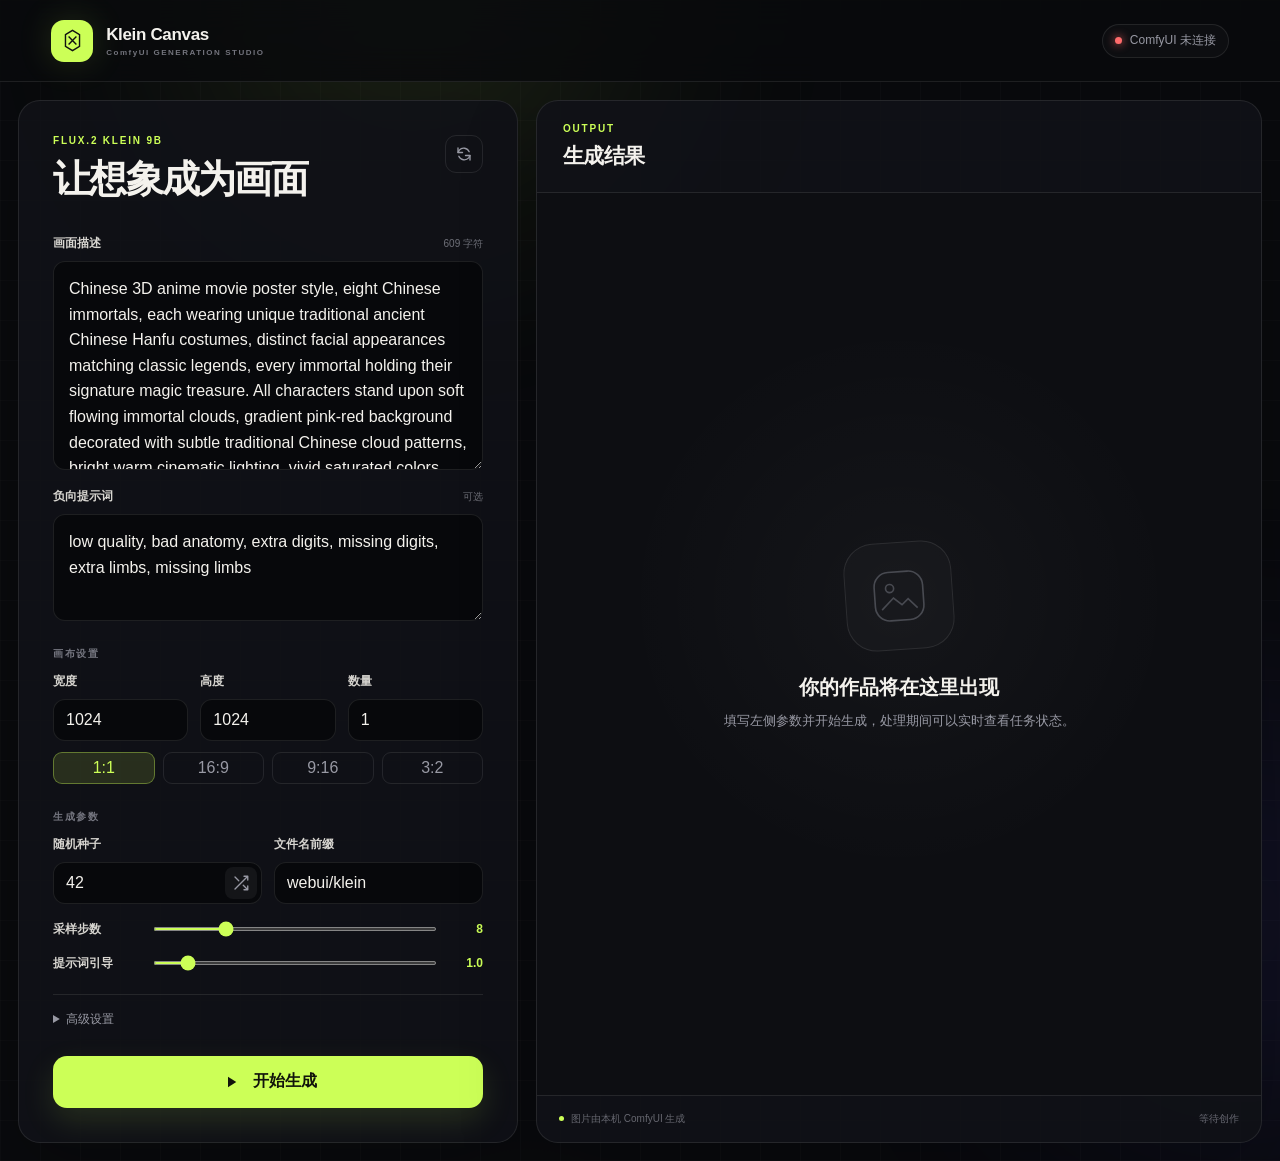
==== webUI/index.html @ 28695bcf "fix https" ====
<!doctype html>
<html lang="zh-CN">
  <head>
    <meta charset="UTF-8">
    <meta name="viewport" content="width=device-width, initial-scale=1.0">
    <meta name="color-scheme" content="dark">
    <title>Klein Canvas · ComfyUI</title>
    <link rel="icon" href="data:image/svg+xml,%3Csvg xmlns='http://www.w3.org/2000/svg' viewBox='0 0 32 32'%3E%3Crect width='32' height='32' rx='9' fill='%23ccff57'/%3E%3Cpath d='M8 9l8-5 8 5v14l-8 5-8-5V9zm4 3 8 8m0-8-8 8' fill='none' stroke='%2311140b' stroke-width='2'/%3E%3C/svg%3E">
    <link rel="stylesheet" href="./styles.css">
  </head>
  <body>
    <div class="ambient ambient-one"></div>
    <div class="ambient ambient-two"></div>

    <header class="topbar">
      <a class="brand" href="#" aria-label="Klein Canvas 首页">
        <span class="brand-mark">
          <svg viewBox="0 0 32 32" aria-hidden="true">
            <path d="M7 8.5 16 3l9 5.5v15L16 29l-9-5.5v-15Z"></path>
            <path d="m11 11 10 10M21 11 11 21"></path>
          </svg>
        </span>
        <span>
          <strong>Klein Canvas</strong>
          <small>ComfyUI GENERATION STUDIO</small>
        </span>
      </a>
      <div class="server-state" id="serverState">
        <span class="state-dot"></span>
        <span id="serverStateText">正在检测服务</span>
      </div>
    </header>

    <main class="workspace">
      <section class="control-panel">
        <div class="panel-heading">
          <div>
            <p class="eyebrow">FLUX.2 KLEIN 9B</p>
            <h1>让想象成为画面</h1>
          </div>
          <button class="icon-button" id="resetButton" type="button" title="恢复默认参数">
            <svg viewBox="0 0 24 24" aria-hidden="true">
              <path d="M4 4v6h6M20 20v-6h-6"></path>
              <path d="M5.1 15a8 8 0 0 0 13.2 2.2L20 14M4 10l1.7-3.2A8 8 0 0 1 18.9 9"></path>
            </svg>
          </button>
        </div>

        <form id="generationForm">
          <label class="field">
            <span class="field-label">
              <span>画面描述</span>
              <span class="field-hint" id="promptCount">0 字符</span>
            </span>
            <textarea id="positivePrompt" rows="7" required></textarea>
          </label>

          <label class="field">
            <span class="field-label">
              <span>负向提示词</span>
              <span class="field-hint">可选</span>
            </span>
            <textarea id="negativePrompt" rows="3"></textarea>
          </label>

          <div class="section-label">画布设置</div>
          <div class="field-grid three">
            <label class="field compact">
              <span class="field-label">宽度</span>
              <input id="width" type="number" min="256" max="2048" step="64" required>
            </label>
            <label class="field compact">
              <span class="field-label">高度</span>
              <input id="height" type="number" min="256" max="2048" step="64" required>
            </label>
            <label class="field compact">
              <span class="field-label">数量</span>
              <input id="batchSize" type="number" min="1" max="4" step="1" required>
            </label>
          </div>

          <div class="aspect-buttons" aria-label="常用尺寸">
            <button type="button" data-size="1024x1024" class="active">1:1</button>
            <button type="button" data-size="1344x768">16:9</button>
            <button type="button" data-size="768x1344">9:16</button>
            <button type="button" data-size="1216x832">3:2</button>
          </div>

          <div class="section-label">生成参数</div>
          <div class="field-grid two">
            <label class="field compact seed-field">
              <span class="field-label">随机种子</span>
              <span class="input-action">
                <input id="seed" type="number" min="0" max="9007199254740991" required>
                <button id="randomSeedButton" type="button" title="生成随机种子">
                  <svg viewBox="0 0 24 24" aria-hidden="true">
                    <path d="M16 3h5v5M4 20 21 3M21 16v5h-5M15 15l6 6M4 4l5 5"></path>
                  </svg>
                </button>
              </span>
            </label>
            <label class="field compact">
              <span class="field-label">文件名前缀</span>
              <input id="filenamePrefix" type="text" required>
            </label>
          </div>

          <div class="slider-row">
            <label for="steps">采样步数</label>
            <input id="steps" type="range" min="1" max="30" step="1">
            <output id="stepsValue" for="steps"></output>
          </div>
          <div class="slider-row">
            <label for="cfg">提示词引导</label>
            <input id="cfg" type="range" min="0" max="10" step="0.1">
            <output id="cfgValue" for="cfg"></output>
          </div>

          <details class="advanced">
            <summary>高级设置</summary>
            <div class="field-grid two advanced-fields">
              <label class="field compact">
                <span class="field-label">降噪强度</span>
                <input id="denoise" type="number" min="0" max="1" step="0.01">
              </label>
              <label class="field compact">
                <span class="field-label">模型偏移</span>
                <input id="shift" type="number" min="0" max="20" step="0.1">
              </label>
              <label class="field compact">
                <span class="field-label">采样器</span>
                <input id="samplerName" type="text">
              </label>
              <label class="field compact">
                <span class="field-label">调度器</span>
                <input id="scheduler" type="text">
              </label>
            </div>
          </details>

          <div class="form-actions">
            <button class="run-button" id="runButton" type="submit">
              <span class="run-icon">
                <svg viewBox="0 0 24 24" aria-hidden="true">
                  <path d="m8 5 11 7-11 7V5Z"></path>
                </svg>
              </span>
              <span id="runButtonText">开始生成</span>
            </button>
            <button class="cancel-button" id="cancelButton" type="button" hidden>取消任务</button>
          </div>
        </form>
      </section>

      <section class="result-panel">
        <div class="result-toolbar">
          <div>
            <p class="eyebrow">OUTPUT</p>
            <h2>生成结果</h2>
          </div>
          <div class="job-id" id="jobId" hidden>
            <span>任务</span>
            <code id="jobIdValue"></code>
          </div>
        </div>

        <div class="result-stage" id="resultStage">
          <div class="empty-state" id="emptyState">
            <div class="empty-visual">
              <svg viewBox="0 0 84 84" aria-hidden="true">
                <rect x="12" y="12" width="60" height="60" rx="18"></rect>
                <circle cx="31" cy="32" r="5"></circle>
                <path d="m20 58 15-14 10 9 8-7 11 12"></path>
              </svg>
            </div>
            <h3>你的作品将在这里出现</h3>
            <p>填写左侧参数并开始生成，处理期间可以实时查看任务状态。</p>
          </div>

          <div class="progress-state" id="progressState" hidden>
            <div class="orbital-loader">
              <span></span>
              <span></span>
              <span></span>
            </div>
            <p class="progress-label" id="progressLabel">正在提交任务</p>
            <h3 id="progressTitle">连接 ComfyUI</h3>
            <p id="progressDetail">模型首次加载可能需要一些时间</p>
            <div class="progress-meta">
              <span id="elapsedTime">00:00</span>
              <span class="meta-divider"></span>
              <span id="queueState">准备中</span>
            </div>
          </div>

          <div class="error-state" id="errorState" hidden>
            <div class="error-icon">!</div>
            <h3>生成遇到问题</h3>
            <p id="errorMessage"></p>
            <button type="button" id="retryButton">重新尝试</button>
          </div>

          <div class="image-grid" id="imageGrid" hidden></div>
        </div>

        <div class="result-footer">
          <span><i></i> 图片由本机 ComfyUI 生成</span>
          <span id="resultSummary">等待创作</span>
        </div>
      </section>
    </main>

    <div class="toast" id="toast" role="status" aria-live="polite"></div>
    <script src="./app.js" type="module"></script>
  </body>
</html>
---- webUI/styles.css ----
:root {
  color-scheme: dark;
  --bg: #090a0d;
  --panel: rgba(17, 18, 23, 0.92);
  --panel-soft: rgba(24, 25, 31, 0.76);
  --line: rgba(255, 255, 255, 0.09);
  --line-strong: rgba(255, 255, 255, 0.15);
  --text: #f4f2ed;
  --muted: #9899a4;
  --accent: #ccff57;
  --accent-soft: rgba(204, 255, 87, 0.13);
  --danger: #ff6b6b;
  --radius: 18px;
  font-family: Inter, "SF Pro Display", "PingFang SC", "Microsoft YaHei", sans-serif;
}

* {
  box-sizing: border-box;
}

html {
  min-width: 320px;
  background: var(--bg);
}

body {
  min-height: 100vh;
  margin: 0;
  color: var(--text);
  background:
    linear-gradient(rgba(255, 255, 255, 0.015) 1px, transparent 1px),
    linear-gradient(90deg, rgba(255, 255, 255, 0.015) 1px, transparent 1px),
    var(--bg);
  background-size: 40px 40px;
}

button,
input,
textarea {
  font: inherit;
}

button {
  color: inherit;
}

.ambient {
  position: fixed;
  width: 440px;
  height: 440px;
  border-radius: 50%;
  filter: blur(130px);
  opacity: 0.1;
  pointer-events: none;
}

.ambient-one {
  top: -230px;
  left: 15%;
  background: var(--accent);
}

.ambient-two {
  right: -180px;
  bottom: -240px;
  background: #6257ff;
}

.topbar {
  position: relative;
  z-index: 2;
  height: 82px;
  display: flex;
  align-items: center;
  justify-content: space-between;
  padding: 0 clamp(20px, 4vw, 64px);
  border-bottom: 1px solid var(--line);
  background: rgba(9, 10, 13, 0.82);
  backdrop-filter: blur(18px);
}

.brand {
  display: flex;
  align-items: center;
  gap: 13px;
  color: var(--text);
  text-decoration: none;
}

.brand-mark {
  width: 42px;
  height: 42px;
  display: grid;
  place-items: center;
  color: #111;
  border-radius: 13px;
  background: var(--accent);
  box-shadow: 0 0 35px rgba(204, 255, 87, 0.15);
}

.brand-mark svg {
  width: 25px;
  fill: none;
  stroke: currentColor;
  stroke-width: 1.8;
}

.brand strong,
.brand small {
  display: block;
}

.brand strong {
  font-size: 17px;
  letter-spacing: -0.02em;
}

.brand small {
  margin-top: 3px;
  color: #73747d;
  font-size: 8px;
  font-weight: 700;
  letter-spacing: 0.19em;
}

.server-state {
  display: flex;
  align-items: center;
  gap: 8px;
  min-height: 34px;
  padding: 0 12px;
  color: var(--muted);
  font-size: 12px;
  border: 1px solid var(--line);
  border-radius: 999px;
  background: rgba(255, 255, 255, 0.025);
}

.state-dot {
  width: 7px;
  height: 7px;
  border-radius: 50%;
  background: #f4b83f;
  box-shadow: 0 0 10px currentColor;
}

.server-state.online .state-dot {
  color: var(--accent);
  background: currentColor;
}

.server-state.offline .state-dot {
  color: var(--danger);
  background: currentColor;
}

.workspace {
  position: relative;
  z-index: 1;
  display: grid;
  grid-template-columns: minmax(380px, 500px) minmax(500px, 1fr);
  gap: 18px;
  max-width: 1600px;
  min-height: calc(100vh - 82px);
  margin: 0 auto;
  padding: 18px;
}

.control-panel,
.result-panel {
  border: 1px solid var(--line);
  border-radius: 22px;
  background: var(--panel);
  box-shadow: 0 24px 80px rgba(0, 0, 0, 0.2);
}

.control-panel {
  align-self: start;
  padding: clamp(22px, 3vw, 34px);
}

.panel-heading,
.result-toolbar {
  display: flex;
  align-items: flex-start;
  justify-content: space-between;
}

.eyebrow {
  margin: 0 0 8px;
  color: var(--accent);
  font-size: 10px;
  font-weight: 750;
  letter-spacing: 0.18em;
}

h1,
h2,
h3,
p {
  margin-top: 0;
}

h1 {
  margin-bottom: 30px;
  font-size: clamp(27px, 3vw, 38px);
  letter-spacing: -0.045em;
}

h2 {
  margin-bottom: 0;
  font-size: 21px;
  letter-spacing: -0.025em;
}

.icon-button {
  width: 38px;
  height: 38px;
  display: grid;
  place-items: center;
  padding: 0;
  color: var(--muted);
  border: 1px solid var(--line);
  border-radius: 11px;
  background: transparent;
  cursor: pointer;
  transition: 160ms ease;
}

.icon-button:hover {
  color: var(--text);
  border-color: var(--line-strong);
  transform: rotate(-20deg);
}

.icon-button svg,
.input-action button svg,
.run-icon svg {
  width: 18px;
  fill: none;
  stroke: currentColor;
  stroke-linecap: round;
  stroke-linejoin: round;
  stroke-width: 1.8;
}

.field {
  display: block;
  margin-bottom: 18px;
}

.field-label {
  display: flex;
  align-items: center;
  justify-content: space-between;
  margin-bottom: 9px;
  color: #d7d5d0;
  font-size: 12px;
  font-weight: 650;
}

.field-hint {
  color: #6f7079;
  font-size: 10px;
  font-weight: 500;
}

textarea,
input {
  width: 100%;
  color: var(--text);
  outline: none;
  border: 1px solid var(--line);
  border-radius: 12px;
  background: rgba(5, 6, 8, 0.7);
  transition: border-color 160ms ease, box-shadow 160ms ease;
}

textarea {
  display: block;
  padding: 14px 15px;
  line-height: 1.6;
  resize: vertical;
}

input {
  height: 42px;
  padding: 0 12px;
}

textarea:focus,
input:focus {
  border-color: rgba(204, 255, 87, 0.5);
  box-shadow: 0 0 0 3px rgba(204, 255, 87, 0.07);
}

.section-label {
  margin: 26px 0 12px;
  color: #757680;
  font-size: 10px;
  font-weight: 750;
  letter-spacing: 0.15em;
  text-transform: uppercase;
}

.field-grid {
  display: grid;
  gap: 12px;
}

.field-grid.three {
  grid-template-columns: repeat(3, 1fr);
}

.field-grid.two {
  grid-template-columns: repeat(2, 1fr);
}

.field.compact {
  margin-bottom: 0;
}

.aspect-buttons {
  display: grid;
  grid-template-columns: repeat(4, 1fr);
  gap: 8px;
  margin-top: 11px;
}

.aspect-buttons button {
  height: 32px;
  color: var(--muted);
  border: 1px solid var(--line);
  border-radius: 9px;
  background: transparent;
  cursor: pointer;
}

.aspect-buttons button:hover,
.aspect-buttons button.active {
  color: var(--accent);
  border-color: rgba(204, 255, 87, 0.36);
  background: var(--accent-soft);
}

.input-action {
  position: relative;
  display: block;
}

.input-action input {
  padding-right: 42px;
}

.input-action button {
  position: absolute;
  top: 5px;
  right: 5px;
  width: 32px;
  height: 32px;
  display: grid;
  place-items: center;
  padding: 0;
  color: var(--muted);
  border: 0;
  border-radius: 8px;
  background: rgba(255, 255, 255, 0.055);
  cursor: pointer;
}

.input-action button:hover {
  color: var(--accent);
}

.slider-row {
  display: grid;
  grid-template-columns: 88px 1fr 38px;
  align-items: center;
  gap: 10px;
  margin-top: 17px;
  color: #d7d5d0;
  font-size: 12px;
  font-weight: 650;
}

input[type="range"] {
  height: 4px;
  padding: 0;
  border: 0;
  border-radius: 99px;
  accent-color: var(--accent);
  background: #313239;
}

.slider-row output {
  color: var(--accent);
  text-align: right;
}

.advanced {
  margin-top: 22px;
  padding-top: 16px;
  border-top: 1px solid var(--line);
}

.advanced summary {
  color: var(--muted);
  font-size: 12px;
  cursor: pointer;
}

.advanced-fields {
  margin-top: 16px;
}

.form-actions {
  display: flex;
  gap: 10px;
  margin-top: 28px;
}

.run-button,
.cancel-button {
  height: 52px;
  border-radius: 14px;
  cursor: pointer;
}

.run-button {
  flex: 1;
  display: flex;
  align-items: center;
  justify-content: center;
  gap: 10px;
  color: #11140b;
  font-weight: 750;
  border: 0;
  background: var(--accent);
  box-shadow: 0 12px 32px rgba(204, 255, 87, 0.13);
  transition: 160ms ease;
}

.run-button:hover:not(:disabled) {
  transform: translateY(-1px);
  box-shadow: 0 15px 36px rgba(204, 255, 87, 0.2);
}

.run-button:disabled {
  color: #676b5b;
  background: #292c24;
  cursor: wait;
}

.run-icon {
  width: 24px;
  height: 24px;
  display: grid;
  place-items: center;
}

.run-icon svg {
  fill: currentColor;
  stroke: none;
}

.cancel-button {
  padding: 0 18px;
  color: #ff9e9e;
  border: 1px solid rgba(255, 107, 107, 0.22);
  background: rgba(255, 107, 107, 0.08);
}

.result-panel {
  min-height: 700px;
  display: flex;
  flex-direction: column;
  overflow: hidden;
}

.result-toolbar {
  min-height: 92px;
  align-items: center;
  padding: 20px 26px;
  border-bottom: 1px solid var(--line);
}

.job-id {
  max-width: 260px;
  color: #70717a;
  font-size: 10px;
  text-align: right;
}

.job-id code {
  display: block;
  margin-top: 4px;
  overflow: hidden;
  color: #a4a5ad;
  text-overflow: ellipsis;
  white-space: nowrap;
}

.result-stage {
  position: relative;
  flex: 1;
  min-height: 580px;
  display: grid;
  place-items: center;
  padding: clamp(20px, 4vw, 44px);
  background:
    radial-gradient(circle at 50% 45%, rgba(255, 255, 255, 0.03), transparent 45%),
    #0d0e12;
}

.empty-state,
.progress-state,
.error-state {
  max-width: 420px;
  text-align: center;
}

.empty-visual {
  width: 108px;
  height: 108px;
  display: grid;
  place-items: center;
  margin: 0 auto 24px;
  color: #484a51;
  border: 1px solid var(--line);
  border-radius: 30px;
  background: rgba(255, 255, 255, 0.02);
  transform: rotate(-4deg);
}

.empty-visual svg {
  width: 68px;
  fill: none;
  stroke: currentColor;
  stroke-width: 2;
}

.empty-state h3,
.progress-state h3,
.error-state h3 {
  margin-bottom: 9px;
  font-size: 20px;
}

.empty-state p,
.progress-state p,
.error-state p {
  color: var(--muted);
  font-size: 13px;
  line-height: 1.7;
}

.orbital-loader {
  position: relative;
  width: 92px;
  height: 92px;
  margin: 0 auto 28px;
  border: 1px solid rgba(204, 255, 87, 0.18);
  border-radius: 50%;
  animation: rotate 2.6s linear infinite;
}

.orbital-loader::before {
  content: "";
  position: absolute;
  inset: 19px;
  border: 1px solid rgba(255, 255, 255, 0.1);
  border-radius: 50%;
}

.orbital-loader span {
  position: absolute;
  width: 8px;
  height: 8px;
  border-radius: 50%;
  background: var(--accent);
  box-shadow: 0 0 16px rgba(204, 255, 87, 0.7);
}

.orbital-loader span:nth-child(1) {
  top: -4px;
  left: 41px;
}

.orbital-loader span:nth-child(2) {
  right: 6px;
  bottom: 12px;
  width: 5px;
  height: 5px;
  opacity: 0.65;
}

.orbital-loader span:nth-child(3) {
  bottom: 7px;
  left: 10px;
  width: 4px;
  height: 4px;
  opacity: 0.4;
}

@keyframes rotate {
  to { transform: rotate(360deg); }
}

.progress-label {
  margin-bottom: 8px !important;
  color: var(--accent) !important;
  font-size: 10px !important;
  font-weight: 750;
  letter-spacing: 0.16em;
}

.progress-meta {
  display: flex;
  align-items: center;
  justify-content: center;
  gap: 10px;
  margin-top: 23px;
  color: #777982;
  font-family: "SFMono-Regular", Consolas, monospace;
  font-size: 11px;
}

.meta-divider {
  width: 3px;
  height: 3px;
  border-radius: 50%;
  background: #4f5057;
}

.error-icon {
  width: 62px;
  height: 62px;
  display: grid;
  place-items: center;
  margin: 0 auto 22px;
  color: var(--danger);
  font-size: 30px;
  border: 1px solid rgba(255, 107, 107, 0.25);
  border-radius: 50%;
  background: rgba(255, 107, 107, 0.08);
}

.error-state button {
  height: 38px;
  padding: 0 16px;
  color: #ffb0b0;
  border: 1px solid rgba(255, 107, 107, 0.25);
  border-radius: 10px;
  background: rgba(255, 107, 107, 0.08);
  cursor: pointer;
}

.image-grid {
  width: 100%;
  align-self: stretch;
  display: grid;
  grid-template-columns: repeat(auto-fit, minmax(300px, 1fr));
  place-items: center;
  gap: 18px;
}

.image-card {
  position: relative;
  width: 100%;
  max-width: 760px;
  overflow: hidden;
  border: 1px solid var(--line-strong);
  border-radius: 16px;
  background: #050506;
  box-shadow: 0 24px 70px rgba(0, 0, 0, 0.38);
}

.image-card img {
  width: 100%;
  max-height: calc(100vh - 240px);
  display: block;
  object-fit: contain;
}

.image-actions {
  position: absolute;
  right: 12px;
  bottom: 12px;
  display: flex;
  gap: 8px;
  opacity: 0;
  transform: translateY(5px);
  transition: 160ms ease;
}

.image-card:hover .image-actions {
  opacity: 1;
  transform: none;
}

.image-actions a {
  display: inline-flex;
  align-items: center;
  min-height: 36px;
  padding: 0 13px;
  color: #111;
  font-size: 11px;
  font-weight: 700;
  text-decoration: none;
  border-radius: 10px;
  background: rgba(244, 242, 237, 0.94);
  backdrop-filter: blur(10px);
}

.result-footer {
  min-height: 47px;
  display: flex;
  align-items: center;
  justify-content: space-between;
  padding: 0 22px;
  color: #666770;
  font-size: 10px;
  border-top: 1px solid var(--line);
}

.result-footer span:first-child {
  display: flex;
  align-items: center;
  gap: 7px;
}

.result-footer i {
  width: 5px;
  height: 5px;
  border-radius: 50%;
  background: var(--accent);
}

.toast {
  position: fixed;
  right: 22px;
  bottom: 22px;
  z-index: 10;
  max-width: 380px;
  padding: 13px 16px;
  color: #dfe0e4;
  font-size: 12px;
  border: 1px solid var(--line-strong);
  border-radius: 11px;
  background: rgba(26, 27, 32, 0.96);
  box-shadow: 0 15px 45px rgba(0, 0, 0, 0.35);
  opacity: 0;
  transform: translateY(10px);
  pointer-events: none;
  transition: 180ms ease;
}

.toast.show {
  opacity: 1;
  transform: none;
}

[hidden] {
  display: none !important;
}

@media (max-width: 980px) {
  .workspace {
    grid-template-columns: 1fr;
  }

  .result-panel {
    min-height: 640px;
  }
}

@media (max-width: 600px) {
  .topbar {
    height: 70px;
    padding: 0 15px;
  }

  .brand small {
    display: none;
  }

  .server-state {
    padding: 0 9px;
  }

  .workspace {
    min-height: calc(100vh - 70px);
    padding: 10px;
  }

  .control-panel,
  .result-panel {
    border-radius: 17px;
  }

  .control-panel {
    padding: 21px 17px;
  }

  .field-grid.two,
  .advanced-fields {
    grid-template-columns: 1fr;
  }

  .result-toolbar {
    padding: 17px;
  }

  .job-id {
    display: none;
  }

  .result-stage {
    min-height: 500px;
    padding: 18px;
  }

  .result-footer {
    padding: 0 15px;
  }
}
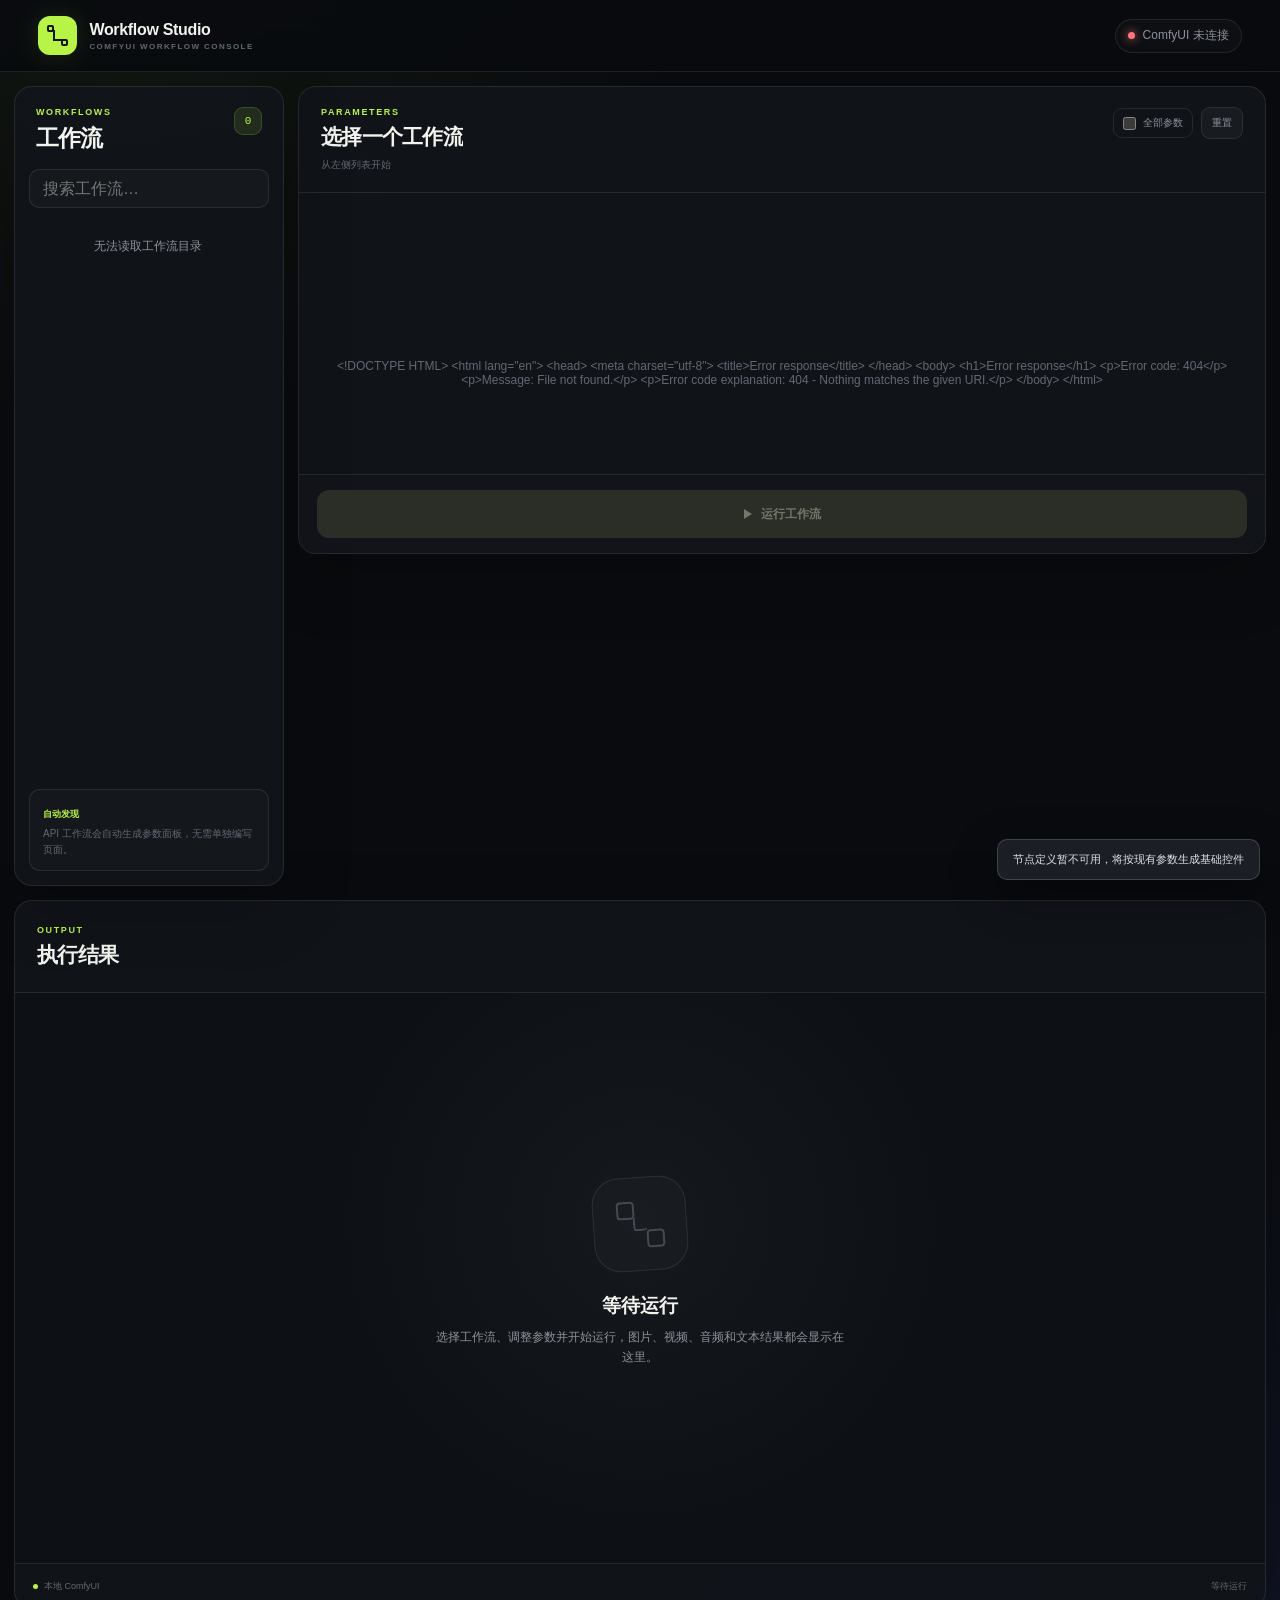
==== commit bff7542f: "webUI demo开发适配 api 工作流" ====
--- a/webUI/index.html
+++ b/webUI/index.html
@@ -4,25 +4,18 @@
     <meta charset="UTF-8">
     <meta name="viewport" content="width=device-width, initial-scale=1.0">
     <meta name="color-scheme" content="dark">
-    <title>Klein Canvas · ComfyUI</title>
-    <link rel="icon" href="data:image/svg+xml,%3Csvg xmlns='http://www.w3.org/2000/svg' viewBox='0 0 32 32'%3E%3Crect width='32' height='32' rx='9' fill='%23ccff57'/%3E%3Cpath d='M8 9l8-5 8 5v14l-8 5-8-5V9zm4 3 8 8m0-8-8 8' fill='none' stroke='%2311140b' stroke-width='2'/%3E%3C/svg%3E">
+    <title>Workflow Studio · ComfyUI</title>
+    <meta name="description" content="从 ComfyUI API 工作流自动生成参数页面并运行本地任务">
+    <link rel="icon" href="data:image/svg+xml,%3Csvg xmlns='http://www.w3.org/2000/svg' viewBox='0 0 32 32'%3E%3Crect width='32' height='32' rx='9' fill='%23b8f448'/%3E%3Cpath d='M9 10h6v6H9zm8 6h6v6h-6zM9 22h6v-6' fill='none' stroke='%230d1208' stroke-width='2'/%3E%3C/svg%3E">
     <link rel="stylesheet" href="./styles.css">
   </head>
   <body>
-    <div class="ambient ambient-one"></div>
-    <div class="ambient ambient-two"></div>
-
     <header class="topbar">
-      <a class="brand" href="#" aria-label="Klein Canvas 首页">
-        <span class="brand-mark">
-          <svg viewBox="0 0 32 32" aria-hidden="true">
-            <path d="M7 8.5 16 3l9 5.5v15L16 29l-9-5.5v-15Z"></path>
-            <path d="m11 11 10 10M21 11 11 21"></path>
-          </svg>
-        </span>
+      <a class="brand" href="#" aria-label="Workflow Studio 首页">
+        <span class="brand-mark" aria-hidden="true"><i></i><i></i><i></i></span>
         <span>
-          <strong>Klein Canvas</strong>
-          <small>ComfyUI GENERATION STUDIO</small>
+          <strong>Workflow Studio</strong>
+          <small>COMFYUI WORKFLOW CONSOLE</small>
         </span>
       </a>
       <div class="server-state" id="serverState">
@@ -31,121 +24,51 @@
       </div>
     </header>
 
-    <main class="workspace">
-      <section class="control-panel">
-        <div class="panel-heading">
+    <main class="studio-layout">
+      <aside class="workflow-sidebar">
+        <div class="sidebar-heading">
           <div>
-            <p class="eyebrow">FLUX.2 KLEIN 9B</p>
-            <h1>让想象成为画面</h1>
+            <p class="eyebrow">WORKFLOWS</p>
+            <h1>工作流</h1>
           </div>
-          <button class="icon-button" id="resetButton" type="button" title="恢复默认参数">
-            <svg viewBox="0 0 24 24" aria-hidden="true">
-              <path d="M4 4v6h6M20 20v-6h-6"></path>
-              <path d="M5.1 15a8 8 0 0 0 13.2 2.2L20 14M4 10l1.7-3.2A8 8 0 0 1 18.9 9"></path>
-            </svg>
-          </button>
+          <span class="count-badge" id="workflowCount">0</span>
         </div>
+        <label class="search-field">
+          <span class="visually-hidden">搜索工作流</span>
+          <input id="workflowSearch" type="search" placeholder="搜索工作流…" autocomplete="off">
+        </label>
+        <nav class="workflow-list" id="workflowList" aria-label="工作流列表">
+          <p class="list-empty">正在读取工作流…</p>
+        </nav>
+        <div class="sidebar-note">
+          <span>自动发现</span>
+          <p>API 工作流会自动生成参数面板，无需单独编写页面。</p>
+        </div>
+      </aside>
 
-        <form id="generationForm">
-          <label class="field">
-            <span class="field-label">
-              <span>画面描述</span>
-              <span class="field-hint" id="promptCount">0 字符</span>
-            </span>
-            <textarea id="positivePrompt" rows="7" required></textarea>
-          </label>
+      <section class="parameter-panel">
+        <header class="panel-toolbar">
+          <div class="workflow-title">
+            <p class="eyebrow">PARAMETERS</p>
+            <h2 id="workflowName">选择一个工作流</h2>
+            <p id="workflowMeta">从左侧列表开始</p>
+          </div>
+          <div class="toolbar-actions">
+            <label class="advanced-toggle">
+              <input id="showAdvanced" type="checkbox">
+              <span>全部参数</span>
+            </label>
+            <button class="reset-button" id="resetButton" type="button">重置</button>
+          </div>
+        </header>
 
-          <label class="field">
-            <span class="field-label">
-              <span>负向提示词</span>
-              <span class="field-hint">可选</span>
-            </span>
-            <textarea id="negativePrompt" rows="3"></textarea>
-          </label>
-
-          <div class="section-label">画布设置</div>
-          <div class="field-grid three">
-            <label class="field compact">
-              <span class="field-label">宽度</span>
-              <input id="width" type="number" min="256" max="2048" step="64" required>
-            </label>
-            <label class="field compact">
-              <span class="field-label">高度</span>
-              <input id="height" type="number" min="256" max="2048" step="64" required>
-            </label>
-            <label class="field compact">
-              <span class="field-label">数量</span>
-              <input id="batchSize" type="number" min="1" max="4" step="1" required>
-            </label>
-          </div>
-
-          <div class="aspect-buttons" aria-label="常用尺寸">
-            <button type="button" data-size="1024x1024" class="active">1:1</button>
-            <button type="button" data-size="1344x768">16:9</button>
-            <button type="button" data-size="768x1344">9:16</button>
-            <button type="button" data-size="1216x832">3:2</button>
-          </div>
-
-          <div class="section-label">生成参数</div>
-          <div class="field-grid two">
-            <label class="field compact seed-field">
-              <span class="field-label">随机种子</span>
-              <span class="input-action">
-                <input id="seed" type="number" min="0" max="9007199254740991" required>
-                <button id="randomSeedButton" type="button" title="生成随机种子">
-                  <svg viewBox="0 0 24 24" aria-hidden="true">
-                    <path d="M16 3h5v5M4 20 21 3M21 16v5h-5M15 15l6 6M4 4l5 5"></path>
-                  </svg>
-                </button>
-              </span>
-            </label>
-            <label class="field compact">
-              <span class="field-label">文件名前缀</span>
-              <input id="filenamePrefix" type="text" required>
-            </label>
-          </div>
-
-          <div class="slider-row">
-            <label for="steps">采样步数</label>
-            <input id="steps" type="range" min="1" max="30" step="1">
-            <output id="stepsValue" for="steps"></output>
-          </div>
-          <div class="slider-row">
-            <label for="cfg">提示词引导</label>
-            <input id="cfg" type="range" min="0" max="10" step="0.1">
-            <output id="cfgValue" for="cfg"></output>
-          </div>
-
-          <details class="advanced">
-            <summary>高级设置</summary>
-            <div class="field-grid two advanced-fields">
-              <label class="field compact">
-                <span class="field-label">降噪强度</span>
-                <input id="denoise" type="number" min="0" max="1" step="0.01">
-              </label>
-              <label class="field compact">
-                <span class="field-label">模型偏移</span>
-                <input id="shift" type="number" min="0" max="20" step="0.1">
-              </label>
-              <label class="field compact">
-                <span class="field-label">采样器</span>
-                <input id="samplerName" type="text">
-              </label>
-              <label class="field compact">
-                <span class="field-label">调度器</span>
-                <input id="scheduler" type="text">
-              </label>
-            </div>
-          </details>
-
+        <form id="parameterForm" class="parameter-form">
+          <div class="empty-parameters" id="emptyParameters">请选择工作流</div>
+          <div class="parameter-groups" id="parameterGroups" hidden></div>
           <div class="form-actions">
-            <button class="run-button" id="runButton" type="submit">
-              <span class="run-icon">
-                <svg viewBox="0 0 24 24" aria-hidden="true">
-                  <path d="m8 5 11 7-11 7V5Z"></path>
-                </svg>
-              </span>
-              <span id="runButtonText">开始生成</span>
+            <button class="run-button" id="runButton" type="submit" disabled>
+              <span class="run-symbol" aria-hidden="true"></span>
+              <span id="runButtonText">运行工作流</span>
             </button>
             <button class="cancel-button" id="cancelButton" type="button" hidden>取消任务</button>
           </div>
@@ -153,39 +76,29 @@
       </section>
 
       <section class="result-panel">
-        <div class="result-toolbar">
+        <header class="result-toolbar">
           <div>
             <p class="eyebrow">OUTPUT</p>
-            <h2>生成结果</h2>
+            <h2>执行结果</h2>
           </div>
           <div class="job-id" id="jobId" hidden>
-            <span>任务</span>
+            <span>任务 ID</span>
             <code id="jobIdValue"></code>
           </div>
-        </div>
+        </header>
 
         <div class="result-stage" id="resultStage">
           <div class="empty-state" id="emptyState">
-            <div class="empty-visual">
-              <svg viewBox="0 0 84 84" aria-hidden="true">
-                <rect x="12" y="12" width="60" height="60" rx="18"></rect>
-                <circle cx="31" cy="32" r="5"></circle>
-                <path d="m20 58 15-14 10 9 8-7 11 12"></path>
-              </svg>
-            </div>
-            <h3>你的作品将在这里出现</h3>
-            <p>填写左侧参数并开始生成，处理期间可以实时查看任务状态。</p>
+            <div class="empty-visual" aria-hidden="true"><span></span></div>
+            <h3>等待运行</h3>
+            <p>选择工作流、调整参数并开始运行，图片、视频、音频和文本结果都会显示在这里。</p>
           </div>
 
           <div class="progress-state" id="progressState" hidden>
-            <div class="orbital-loader">
-              <span></span>
-              <span></span>
-              <span></span>
-            </div>
-            <p class="progress-label" id="progressLabel">正在提交任务</p>
-            <h3 id="progressTitle">连接 ComfyUI</h3>
-            <p id="progressDetail">模型首次加载可能需要一些时间</p>
+            <div class="orbital-loader" aria-hidden="true"><span></span><span></span><span></span></div>
+            <p class="progress-label" id="progressLabel">PREPARING</p>
+            <h3 id="progressTitle">正在准备工作流</h3>
+            <p id="progressDetail">处理输入参数</p>
             <div class="progress-meta">
               <span id="elapsedTime">00:00</span>
               <span class="meta-divider"></span>
@@ -195,18 +108,18 @@
 
           <div class="error-state" id="errorState" hidden>
             <div class="error-icon">!</div>
-            <h3>生成遇到问题</h3>
+            <h3>工作流执行失败</h3>
             <p id="errorMessage"></p>
-            <button type="button" id="retryButton">重新尝试</button>
+            <button type="button" id="retryButton">重新运行</button>
           </div>
 
-          <div class="image-grid" id="imageGrid" hidden></div>
+          <div class="output-grid" id="outputGrid" hidden></div>
         </div>
 
-        <div class="result-footer">
-          <span><i></i> 图片由本机 ComfyUI 生成</span>
-          <span id="resultSummary">等待创作</span>
-        </div>
+        <footer class="result-footer">
+          <span><i></i> 本地 ComfyUI</span>
+          <span id="resultSummary">等待运行</span>
+        </footer>
       </section>
     </main>
 
--- a/webUI/styles.css
+++ b/webUI/styles.css
@@ -1,15 +1,17 @@
 :root {
   color-scheme: dark;
-  --bg: #090a0d;
-  --panel: rgba(17, 18, 23, 0.92);
-  --panel-soft: rgba(24, 25, 31, 0.76);
+  --bg: #090b0e;
+  --panel: #12151a;
+  --panel-soft: #171b21;
+  --panel-raised: #1c2027;
   --line: rgba(255, 255, 255, 0.09);
-  --line-strong: rgba(255, 255, 255, 0.15);
-  --text: #f4f2ed;
-  --muted: #9899a4;
-  --accent: #ccff57;
-  --accent-soft: rgba(204, 255, 87, 0.13);
-  --danger: #ff6b6b;
+  --line-strong: rgba(255, 255, 255, 0.16);
+  --text: #f2f3ee;
+  --muted: #8d939d;
+  --muted-dark: #626873;
+  --accent: #b8f448;
+  --accent-soft: rgba(184, 244, 72, 0.11);
+  --danger: #ff747d;
   --radius: 18px;
   font-family: Inter, "SF Pro Display", "PingFang SC", "Microsoft YaHei", sans-serif;
 }
@@ -28,15 +30,15 @@
   margin: 0;
   color: var(--text);
   background:
-    linear-gradient(rgba(255, 255, 255, 0.015) 1px, transparent 1px),
-    linear-gradient(90deg, rgba(255, 255, 255, 0.015) 1px, transparent 1px),
+    radial-gradient(circle at 10% -10%, rgba(184, 244, 72, 0.07), transparent 28%),
+    radial-gradient(circle at 100% 100%, rgba(84, 105, 255, 0.08), transparent 30%),
     var(--bg);
-  background-size: 40px 40px;
 }
 
 button,
 input,
-textarea {
+textarea,
+select {
   font: inherit;
 }
 
@@ -44,83 +46,88 @@
   color: inherit;
 }
 
-.ambient {
-  position: fixed;
-  width: 440px;
-  height: 440px;
-  border-radius: 50%;
-  filter: blur(130px);
-  opacity: 0.1;
-  pointer-events: none;
-}
-
-.ambient-one {
-  top: -230px;
-  left: 15%;
-  background: var(--accent);
-}
-
-.ambient-two {
-  right: -180px;
-  bottom: -240px;
-  background: #6257ff;
+[hidden] {
+  display: none !important;
+}
+
+.visually-hidden {
+  position: absolute;
+  width: 1px;
+  height: 1px;
+  padding: 0;
+  overflow: hidden;
+  clip: rect(0, 0, 0, 0);
+  white-space: nowrap;
+  border: 0;
 }
 
 .topbar {
-  position: relative;
-  z-index: 2;
-  height: 82px;
+  position: sticky;
+  top: 0;
+  z-index: 20;
+  height: 72px;
   display: flex;
   align-items: center;
   justify-content: space-between;
-  padding: 0 clamp(20px, 4vw, 64px);
+  padding: 0 clamp(18px, 3vw, 48px);
   border-bottom: 1px solid var(--line);
-  background: rgba(9, 10, 13, 0.82);
+  background: rgba(9, 11, 14, 0.88);
   backdrop-filter: blur(18px);
 }
 
 .brand {
   display: flex;
   align-items: center;
-  gap: 13px;
+  gap: 12px;
   color: var(--text);
   text-decoration: none;
 }
 
-.brand-mark {
-  width: 42px;
-  height: 42px;
-  display: grid;
-  place-items: center;
-  color: #111;
-  border-radius: 13px;
-  background: var(--accent);
-  box-shadow: 0 0 35px rgba(204, 255, 87, 0.15);
-}
-
-.brand-mark svg {
-  width: 25px;
-  fill: none;
-  stroke: currentColor;
-  stroke-width: 1.8;
-}
-
 .brand strong,
 .brand small {
   display: block;
 }
 
 .brand strong {
-  font-size: 17px;
+  font-size: 16px;
   letter-spacing: -0.02em;
 }
 
 .brand small {
   margin-top: 3px;
-  color: #73747d;
+  color: var(--muted-dark);
   font-size: 8px;
-  font-weight: 700;
-  letter-spacing: 0.19em;
+  font-weight: 750;
+  letter-spacing: 0.18em;
+}
+
+.brand-mark {
+  position: relative;
+  width: 39px;
+  height: 39px;
+  display: block;
+  border-radius: 12px;
+  background: var(--accent);
+  box-shadow: 0 0 28px rgba(184, 244, 72, 0.13);
+}
+
+.brand-mark i {
+  position: absolute;
+  width: 7px;
+  height: 7px;
+  border: 2px solid #11150b;
+  border-radius: 2px;
+}
+
+.brand-mark i:nth-child(1) { top: 9px; left: 9px; }
+.brand-mark i:nth-child(2) { top: 23px; left: 23px; }
+.brand-mark i:nth-child(3) {
+  top: 14px;
+  left: 15px;
+  width: 11px;
+  height: 11px;
+  border-width: 0 0 2px 2px;
+  border-radius: 0;
 }
 
 .server-state {
@@ -140,57 +147,60 @@
   width: 7px;
   height: 7px;
   border-radius: 50%;
-  background: #f4b83f;
+  color: #e6ad42;
+  background: currentColor;
   box-shadow: 0 0 10px currentColor;
 }
 
-.server-state.online .state-dot {
-  color: var(--accent);
-  background: currentColor;
-}
-
-.server-state.offline .state-dot {
-  color: var(--danger);
-  background: currentColor;
-}
-
-.workspace {
-  position: relative;
-  z-index: 1;
+.server-state.online .state-dot { color: var(--accent); }
+.server-state.offline .state-dot { color: var(--danger); }
+
+.studio-layout {
   display: grid;
-  grid-template-columns: minmax(380px, 500px) minmax(500px, 1fr);
-  gap: 18px;
-  max-width: 1600px;
-  min-height: calc(100vh - 82px);
+  grid-template-columns: 280px minmax(420px, 520px) minmax(480px, 1fr);
+  gap: 14px;
+  max-width: 1900px;
+  min-height: calc(100vh - 72px);
   margin: 0 auto;
-  padding: 18px;
-}
-
-.control-panel,
+  padding: 14px;
+}
+
+.workflow-sidebar,
+.parameter-panel,
 .result-panel {
+  min-width: 0;
   border: 1px solid var(--line);
-  border-radius: 22px;
-  background: var(--panel);
-  box-shadow: 0 24px 80px rgba(0, 0, 0, 0.2);
-}
-
-.control-panel {
-  align-self: start;
-  padding: clamp(22px, 3vw, 34px);
-}
-
-.panel-heading,
+  border-radius: var(--radius);
+  background: rgba(18, 21, 26, 0.94);
+  box-shadow: 0 20px 70px rgba(0, 0, 0, 0.18);
+}
+
+.workflow-sidebar {
+  height: calc(100vh - 100px);
+  position: sticky;
+  top: 86px;
+  display: flex;
+  flex-direction: column;
+  padding: 20px 14px 14px;
+}
+
+.sidebar-heading,
+.panel-toolbar,
 .result-toolbar {
   display: flex;
   align-items: flex-start;
   justify-content: space-between;
 }
 
+.sidebar-heading {
+  padding: 0 7px 15px;
+}
+
 .eyebrow {
-  margin: 0 0 8px;
+  margin: 0 0 6px;
   color: var(--accent);
-  font-size: 10px;
-  font-weight: 750;
+  font-size: 9px;
+  font-weight: 800;
   letter-spacing: 0.18em;
 }
 
@@ -201,301 +211,676 @@
   margin-top: 0;
 }
 
-h1 {
-  margin-bottom: 30px;
-  font-size: clamp(27px, 3vw, 38px);
-  letter-spacing: -0.045em;
-}
-
+h1,
 h2 {
   margin-bottom: 0;
-  font-size: 21px;
-  letter-spacing: -0.025em;
-}
-
-.icon-button {
-  width: 38px;
-  height: 38px;
+  letter-spacing: -0.035em;
+}
+
+h1 { font-size: 23px; }
+h2 { font-size: 21px; }
+
+.count-badge {
+  min-width: 28px;
+  height: 28px;
   display: grid;
   place-items: center;
-  padding: 0;
-  color: var(--muted);
-  border: 1px solid var(--line);
-  border-radius: 11px;
-  background: transparent;
-  cursor: pointer;
-  transition: 160ms ease;
-}
-
-.icon-button:hover {
-  color: var(--text);
-  border-color: var(--line-strong);
-  transform: rotate(-20deg);
-}
-
-.icon-button svg,
-.input-action button svg,
-.run-icon svg {
-  width: 18px;
-  fill: none;
-  stroke: currentColor;
-  stroke-linecap: round;
-  stroke-linejoin: round;
-  stroke-width: 1.8;
-}
-
-.field {
-  display: block;
-  margin-bottom: 18px;
-}
-
-.field-label {
-  display: flex;
-  align-items: center;
-  justify-content: space-between;
-  margin-bottom: 9px;
-  color: #d7d5d0;
-  font-size: 12px;
-  font-weight: 650;
-}
-
-.field-hint {
-  color: #6f7079;
-  font-size: 10px;
-  font-weight: 500;
-}
-
+  color: var(--accent);
+  font-family: "SFMono-Regular", Consolas, monospace;
+  font-size: 11px;
+  border: 1px solid rgba(184, 244, 72, 0.18);
+  border-radius: 9px;
+  background: var(--accent-soft);
+}
+
+.search-field {
+  display: block;
+  margin-bottom: 12px;
+}
+
+input,
 textarea,
-input {
+select {
   width: 100%;
   color: var(--text);
   outline: none;
   border: 1px solid var(--line);
-  border-radius: 12px;
-  background: rgba(5, 6, 8, 0.7);
-  transition: border-color 160ms ease, box-shadow 160ms ease;
+  border-radius: 10px;
+  background: #0c0f13;
+  transition: border-color 150ms ease, box-shadow 150ms ease;
+}
+
+input,
+select {
+  height: 40px;
+  padding: 0 11px;
 }
 
 textarea {
   display: block;
-  padding: 14px 15px;
-  line-height: 1.6;
+  min-height: 82px;
+  padding: 11px 12px;
+  line-height: 1.55;
   resize: vertical;
 }
 
-input {
-  height: 42px;
-  padding: 0 12px;
-}
-
+input:focus,
 textarea:focus,
-input:focus {
-  border-color: rgba(204, 255, 87, 0.5);
-  box-shadow: 0 0 0 3px rgba(204, 255, 87, 0.07);
-}
-
-.section-label {
-  margin: 26px 0 12px;
-  color: #757680;
+select:focus {
+  border-color: rgba(184, 244, 72, 0.46);
+  box-shadow: 0 0 0 3px rgba(184, 244, 72, 0.06);
+}
+
+.search-field input {
+  height: 39px;
+  padding-left: 13px;
+  color: #d4d7db;
+  background: rgba(255, 255, 255, 0.025);
+}
+
+.workflow-list {
+  flex: 1;
+  min-height: 0;
+  display: flex;
+  flex-direction: column;
+  gap: 5px;
+  overflow-y: auto;
+  padding-right: 3px;
+}
+
+.workflow-list.locked {
+  opacity: 0.55;
+}
+
+.workflow-item {
+  width: 100%;
+  display: block;
+  padding: 11px 12px;
+  text-align: left;
+  border: 1px solid transparent;
+  border-radius: 11px;
+  background: transparent;
+  cursor: pointer;
+}
+
+.workflow-item:hover {
+  background: rgba(255, 255, 255, 0.035);
+}
+
+.workflow-item.active {
+  border-color: rgba(184, 244, 72, 0.2);
+  background: var(--accent-soft);
+}
+
+.workflow-item strong,
+.workflow-item span {
+  display: block;
+}
+
+.workflow-item strong {
+  overflow: hidden;
+  font-size: 12px;
+  font-weight: 650;
+  text-overflow: ellipsis;
+  white-space: nowrap;
+}
+
+.workflow-item span {
+  margin-top: 5px;
+  color: var(--muted-dark);
+  font-size: 9px;
+}
+
+.list-empty {
+  padding: 18px 10px;
+  color: var(--muted);
+  font-size: 12px;
+  text-align: center;
+}
+
+.sidebar-note {
+  margin-top: 12px;
+  padding: 13px;
+  border: 1px solid var(--line);
+  border-radius: 11px;
+  background: rgba(255, 255, 255, 0.02);
+}
+
+.sidebar-note span {
+  color: var(--accent);
+  font-size: 9px;
+  font-weight: 750;
+}
+
+.sidebar-note p {
+  margin: 5px 0 0;
+  color: var(--muted-dark);
   font-size: 10px;
-  font-weight: 750;
-  letter-spacing: 0.15em;
-  text-transform: uppercase;
-}
-
-.field-grid {
-  display: grid;
-  gap: 12px;
-}
-
-.field-grid.three {
-  grid-template-columns: repeat(3, 1fr);
-}
-
-.field-grid.two {
-  grid-template-columns: repeat(2, 1fr);
-}
-
-.field.compact {
-  margin-bottom: 0;
-}
-
-.aspect-buttons {
-  display: grid;
-  grid-template-columns: repeat(4, 1fr);
+  line-height: 1.55;
+}
+
+.parameter-panel {
+  align-self: start;
+  overflow: hidden;
+}
+
+.panel-toolbar,
+.result-toolbar {
+  min-height: 92px;
+  padding: 20px 22px;
+  border-bottom: 1px solid var(--line);
+}
+
+.workflow-title {
+  min-width: 0;
+}
+
+.workflow-title h2 {
+  overflow: hidden;
+  text-overflow: ellipsis;
+  white-space: nowrap;
+}
+
+.workflow-title > p:last-child {
+  margin: 7px 0 0;
+  color: var(--muted-dark);
+  font-size: 10px;
+}
+
+.toolbar-actions {
+  display: flex;
+  align-items: center;
   gap: 8px;
-  margin-top: 11px;
-}
-
-.aspect-buttons button {
-  height: 32px;
-  color: var(--muted);
+  margin-left: 12px;
+}
+
+.advanced-toggle {
+  display: flex;
+  align-items: center;
+  gap: 7px;
+  padding: 7px 9px;
+  color: var(--muted);
+  font-size: 10px;
   border: 1px solid var(--line);
   border-radius: 9px;
-  background: transparent;
   cursor: pointer;
 }
 
-.aspect-buttons button:hover,
-.aspect-buttons button.active {
-  color: var(--accent);
-  border-color: rgba(204, 255, 87, 0.36);
-  background: var(--accent-soft);
-}
-
-.input-action {
+.advanced-toggle input {
+  width: 13px;
+  height: 13px;
+  margin: 0;
+  accent-color: var(--accent);
+}
+
+.reset-button,
+.small-button,
+.secondary-button,
+.mini-button {
+  border: 1px solid var(--line);
+  border-radius: 9px;
+  background: rgba(255, 255, 255, 0.035);
+  cursor: pointer;
+}
+
+.reset-button {
+  height: 32px;
+  padding: 0 10px;
+  color: var(--muted);
+  font-size: 10px;
+}
+
+.parameter-form {
   position: relative;
-  display: block;
-}
-
-.input-action input {
-  padding-right: 42px;
-}
-
-.input-action button {
-  position: absolute;
-  top: 5px;
-  right: 5px;
-  width: 32px;
-  height: 32px;
+}
+
+.empty-parameters {
+  min-height: 360px;
   display: grid;
   place-items: center;
-  padding: 0;
-  color: var(--muted);
-  border: 0;
-  border-radius: 8px;
-  background: rgba(255, 255, 255, 0.055);
-  cursor: pointer;
-}
-
-.input-action button:hover {
-  color: var(--accent);
-}
-
-.slider-row {
-  display: grid;
-  grid-template-columns: 88px 1fr 38px;
-  align-items: center;
-  gap: 10px;
-  margin-top: 17px;
-  color: #d7d5d0;
+  padding: 30px;
+  color: var(--muted-dark);
+  font-size: 12px;
+  text-align: center;
+}
+
+.parameter-groups {
+  max-height: calc(100vh - 250px);
+  overflow-y: auto;
+  padding: 12px 14px 112px;
+}
+
+.node-group {
+  margin-bottom: 9px;
+  overflow: hidden;
+  border: 1px solid var(--line);
+  border-radius: 12px;
+  background: rgba(255, 255, 255, 0.018);
+}
+
+.node-group summary {
+  position: relative;
+  display: flex;
+  flex-direction: column;
+  gap: 4px;
+  padding: 12px 34px 12px 13px;
   font-size: 12px;
   font-weight: 650;
-}
-
-input[type="range"] {
+  list-style: none;
+  cursor: pointer;
+}
+
+.node-group summary::-webkit-details-marker { display: none; }
+
+.node-group summary::after {
+  content: "+";
+  position: absolute;
+  top: 15px;
+  right: 14px;
+  color: var(--muted-dark);
+  font-size: 16px;
+  font-weight: 400;
+}
+
+.node-group[open] summary::after { content: "−"; }
+
+.node-meta {
+  overflow: hidden;
+  color: var(--muted-dark);
+  font-family: "SFMono-Regular", Consolas, monospace;
+  font-size: 8px;
+  font-weight: 400;
+  text-overflow: ellipsis;
+  white-space: nowrap;
+}
+
+.node-fields {
+  display: grid;
+  gap: 13px;
+  padding: 0 13px 14px;
+}
+
+.parameter-field[data-advanced="true"] {
+  display: none;
+}
+
+.parameter-groups.show-advanced .parameter-field[data-advanced="true"] {
+  display: block;
+}
+
+.parameter-field > label {
+  display: flex;
+  align-items: center;
+  justify-content: space-between;
+  gap: 10px;
+  margin-bottom: 7px;
+  color: #ced1d4;
+  font-size: 11px;
+  font-weight: 600;
+}
+
+.parameter-field > label code {
+  overflow: hidden;
+  color: var(--muted-dark);
+  font-size: 8px;
+  font-weight: 400;
+  text-overflow: ellipsis;
+}
+
+.control-row {
+  display: flex;
+  align-items: flex-start;
+  gap: 7px;
+}
+
+.control-row > :first-child {
+  flex: 1;
+  min-width: 0;
+}
+
+.mini-button {
+  height: 40px;
+  padding: 0 10px;
+  color: var(--accent);
+  font-size: 9px;
+}
+
+.field-help,
+.editor-guide {
+  margin: 6px 0 0;
+  color: var(--muted-dark);
+  font-size: 9px;
+  line-height: 1.5;
+}
+
+.json-input {
+  font-family: "SFMono-Regular", Consolas, monospace;
+  font-size: 10px;
+}
+
+.switch-control {
+  width: 100%;
+  height: 40px;
+  display: flex;
+  align-items: center;
+  padding: 0 11px;
+  border: 1px solid var(--line);
+  border-radius: 10px;
+  background: #0c0f13;
+  cursor: pointer;
+}
+
+.switch-control input {
+  width: 14px;
+  height: 14px;
+  margin: 0 8px 0 0;
+  accent-color: var(--accent);
+}
+
+.switch-control span {
+  color: var(--muted);
+  font-size: 11px;
+}
+
+.form-actions {
+  position: absolute;
+  right: 0;
+  bottom: 0;
+  left: 0;
+  display: flex;
+  gap: 8px;
+  padding: 15px 18px;
+  border-top: 1px solid var(--line);
+  background: rgba(18, 21, 26, 0.95);
+  backdrop-filter: blur(12px);
+}
+
+.run-button,
+.cancel-button {
+  height: 48px;
+  border-radius: 12px;
+  cursor: pointer;
+}
+
+.run-button {
+  flex: 1;
+  display: flex;
+  align-items: center;
+  justify-content: center;
+  gap: 9px;
+  color: #101409;
+  font-size: 12px;
+  font-weight: 750;
+  border: 0;
+  background: var(--accent);
+}
+
+.run-button:disabled {
+  color: #737768;
+  background: #2a2e27;
+  cursor: wait;
+}
+
+.run-symbol {
+  width: 0;
+  height: 0;
+  border-top: 5px solid transparent;
+  border-bottom: 5px solid transparent;
+  border-left: 8px solid currentColor;
+}
+
+.cancel-button {
+  padding: 0 15px;
+  color: #ff9ba2;
+  border: 1px solid rgba(255, 116, 125, 0.25);
+  background: rgba(255, 116, 125, 0.08);
+}
+
+.file-input {
+  height: auto;
+  padding: 8px;
+}
+
+.image-input-editor,
+.easy-mark-editor,
+.screen-capture-editor {
+  padding: 10px;
+  border: 1px solid var(--line);
+  border-radius: 11px;
+  background: #0c0f13;
+}
+
+.input-preview-frame {
+  min-height: 76px;
+  display: grid;
+  place-items: center;
+  margin-top: 8px;
+  overflow: hidden;
+  border-radius: 9px;
+  background: #080a0d;
+}
+
+.input-image-preview {
+  width: 100%;
+  max-height: 220px;
+  display: block;
+  object-fit: contain;
+}
+
+.editor-toolbar,
+.capture-actions,
+.mark-settings {
+  display: flex;
+  align-items: center;
+  flex-wrap: wrap;
+  gap: 7px;
+  margin-top: 9px;
+}
+
+.mark-settings {
+  color: var(--muted);
+  font-size: 9px;
+}
+
+.mark-settings input[type="range"] {
+  width: 100px;
   height: 4px;
   padding: 0;
   border: 0;
-  border-radius: 99px;
   accent-color: var(--accent);
-  background: #313239;
-}
-
-.slider-row output {
-  color: var(--accent);
+}
+
+.secondary-button,
+.small-button {
+  min-height: 31px;
+  padding: 0 10px;
+  color: #c7cbd0;
+  font-size: 9px;
+}
+
+.small-button.danger { color: #ff9ba2; }
+
+.annotation-canvas {
+  width: 100%;
+  max-height: 520px;
+  display: block;
+  border-radius: 9px;
+  background: #090b0e;
+  cursor: crosshair;
+  object-fit: contain;
+  touch-action: none;
+}
+
+.mark-toolbar {
+  display: grid;
+  gap: 9px;
+  margin-bottom: 10px;
+}
+
+.tool-buttons,
+.color-buttons,
+.marker-buttons {
+  display: flex;
+  flex-wrap: wrap;
+  gap: 6px;
+}
+
+.tool-button,
+.marker-buttons button,
+.color-buttons button,
+.mark-settings button {
+  min-width: 31px;
+  height: 29px;
+  padding: 0 8px;
+  color: var(--muted);
+  font-size: 9px;
+  border: 1px solid var(--line);
+  border-radius: 7px;
+  background: var(--panel-raised);
+  cursor: pointer;
+}
+
+.tool-button.active,
+.marker-buttons button.active,
+.color-buttons button.active {
+  border-color: var(--accent);
+  box-shadow: 0 0 0 2px rgba(184, 244, 72, 0.1);
+}
+
+.color-buttons button {
+  min-width: 27px;
+  width: 27px;
+  padding: 0;
+}
+
+.easy-mark-canvas {
+  min-height: 260px;
+}
+
+.capture-preview {
+  width: 100%;
+  min-height: 210px;
+  max-height: 420px;
+  display: block;
+  object-fit: contain;
+  border-radius: 9px;
+  background: #050607;
+}
+
+.capture-actions .secondary-button {
+  flex: 1 1 calc(50% - 7px);
+}
+
+.capture-actions .danger {
+  margin-left: auto;
+}
+
+.live-button.active {
+  color: #10140a;
+  border-color: var(--accent);
+  background: var(--accent);
+}
+
+.capture-preview-frame {
+  position: relative;
+  margin-top: 10px;
+  overflow: hidden;
+  border-radius: 9px;
+  background: #050607;
+}
+
+.capture-preview-frame.cropped .capture-preview {
+  min-height: 0;
+  object-fit: initial;
+  border-radius: 0;
+}
+
+.area-dialog {
+  width: min(900px, calc(100vw - 32px));
+  max-height: calc(100vh - 32px);
+  padding: 18px;
+  color: var(--text);
+  border: 1px solid var(--line-strong);
+  border-radius: 14px;
+  background: #11151a;
+  box-shadow: 0 25px 90px rgba(0, 0, 0, .65);
+}
+
+.area-dialog::backdrop {
+  background: rgba(3, 5, 8, .82);
+  backdrop-filter: blur(5px);
+}
+
+.area-dialog h3 {
+  margin: 0 0 5px;
+}
+
+.area-dialog p {
+  margin: 0 0 14px;
+  color: var(--muted);
+  font-size: 11px;
+}
+
+.area-dialog canvas {
+  width: 100%;
+  max-height: calc(100vh - 190px);
+  display: block;
+  object-fit: contain;
+  border-radius: 9px;
+  background: #050607;
+  cursor: crosshair;
+  touch-action: none;
+}
+
+.area-dialog-actions {
+  display: flex;
+  justify-content: flex-end;
+  flex-wrap: wrap;
+  gap: 8px;
+  margin-top: 14px;
+}
+
+.capture-fields {
+  display: grid;
+  grid-template-columns: repeat(2, minmax(0, 1fr));
+  gap: 9px;
+  margin-top: 10px;
+}
+
+.capture-field:first-child {
+  grid-column: 1 / -1;
+}
+
+.capture-field span {
+  display: block;
+  margin-bottom: 6px;
+  color: var(--muted);
+  font-size: 9px;
+}
+
+.result-panel {
+  min-height: calc(100vh - 100px);
+  display: flex;
+  flex-direction: column;
+  overflow: hidden;
+}
+
+.result-toolbar {
+  align-items: center;
+}
+
+.job-id {
+  max-width: 220px;
+  color: var(--muted-dark);
+  font-size: 9px;
   text-align: right;
 }
 
-.advanced {
-  margin-top: 22px;
-  padding-top: 16px;
-  border-top: 1px solid var(--line);
-}
-
-.advanced summary {
-  color: var(--muted);
-  font-size: 12px;
-  cursor: pointer;
-}
-
-.advanced-fields {
-  margin-top: 16px;
-}
-
-.form-actions {
-  display: flex;
-  gap: 10px;
-  margin-top: 28px;
-}
-
-.run-button,
-.cancel-button {
-  height: 52px;
-  border-radius: 14px;
-  cursor: pointer;
-}
-
-.run-button {
-  flex: 1;
-  display: flex;
-  align-items: center;
-  justify-content: center;
-  gap: 10px;
-  color: #11140b;
-  font-weight: 750;
-  border: 0;
-  background: var(--accent);
-  box-shadow: 0 12px 32px rgba(204, 255, 87, 0.13);
-  transition: 160ms ease;
-}
-
-.run-button:hover:not(:disabled) {
-  transform: translateY(-1px);
-  box-shadow: 0 15px 36px rgba(204, 255, 87, 0.2);
-}
-
-.run-button:disabled {
-  color: #676b5b;
-  background: #292c24;
-  cursor: wait;
-}
-
-.run-icon {
-  width: 24px;
-  height: 24px;
-  display: grid;
-  place-items: center;
-}
-
-.run-icon svg {
-  fill: currentColor;
-  stroke: none;
-}
-
-.cancel-button {
-  padding: 0 18px;
-  color: #ff9e9e;
-  border: 1px solid rgba(255, 107, 107, 0.22);
-  background: rgba(255, 107, 107, 0.08);
-}
-
-.result-panel {
-  min-height: 700px;
-  display: flex;
-  flex-direction: column;
-  overflow: hidden;
-}
-
-.result-toolbar {
-  min-height: 92px;
-  align-items: center;
-  padding: 20px 26px;
-  border-bottom: 1px solid var(--line);
-}
-
-.job-id {
-  max-width: 260px;
-  color: #70717a;
-  font-size: 10px;
-  text-align: right;
-}
-
 .job-id code {
   display: block;
   margin-top: 4px;
   overflow: hidden;
-  color: #a4a5ad;
+  color: var(--muted);
   text-overflow: ellipsis;
   white-space: nowrap;
 }
@@ -503,230 +888,414 @@
 .result-stage {
   position: relative;
   flex: 1;
-  min-height: 580px;
+  min-height: 570px;
   display: grid;
   place-items: center;
-  padding: clamp(20px, 4vw, 44px);
+  padding: clamp(18px, 3vw, 36px);
   background:
-    radial-gradient(circle at 50% 45%, rgba(255, 255, 255, 0.03), transparent 45%),
-    #0d0e12;
+    radial-gradient(circle at 50% 40%, rgba(255, 255, 255, 0.035), transparent 44%),
+    #0d1014;
 }
 
 .empty-state,
 .progress-state,
 .error-state {
-  max-width: 420px;
+  max-width: 410px;
   text-align: center;
 }
 
 .empty-visual {
-  width: 108px;
-  height: 108px;
-  display: grid;
-  place-items: center;
-  margin: 0 auto 24px;
-  color: #484a51;
+  position: relative;
+  width: 94px;
+  height: 94px;
+  margin: 0 auto 22px;
   border: 1px solid var(--line);
-  border-radius: 30px;
+  border-radius: 27px;
   background: rgba(255, 255, 255, 0.02);
   transform: rotate(-4deg);
 }
 
-.empty-visual svg {
-  width: 68px;
-  fill: none;
-  stroke: currentColor;
-  stroke-width: 2;
-}
+.empty-visual::before,
+.empty-visual::after,
+.empty-visual span {
+  content: "";
+  position: absolute;
+  width: 14px;
+  height: 14px;
+  border: 2px solid #444a53;
+  border-radius: 4px;
+}
+
+.empty-visual::before { top: 23px; left: 23px; }
+.empty-visual::after { right: 22px; bottom: 22px; }
+.empty-visual span { top: 39px; left: 39px; border-width: 0 0 2px 2px; }
 
 .empty-state h3,
 .progress-state h3,
 .error-state h3 {
-  margin-bottom: 9px;
-  font-size: 20px;
+  margin-bottom: 8px;
+  font-size: 19px;
 }
 
 .empty-state p,
 .progress-state p,
 .error-state p {
   color: var(--muted);
-  font-size: 13px;
+  font-size: 12px;
   line-height: 1.7;
 }
 
 .orbital-loader {
   position: relative;
-  width: 92px;
-  height: 92px;
-  margin: 0 auto 28px;
-  border: 1px solid rgba(204, 255, 87, 0.18);
+  width: 82px;
+  height: 82px;
+  margin: 0 auto 25px;
+  border: 1px solid rgba(184, 244, 72, 0.19);
   border-radius: 50%;
-  animation: rotate 2.6s linear infinite;
+  animation: rotate 2.5s linear infinite;
 }
 
 .orbital-loader::before {
   content: "";
   position: absolute;
-  inset: 19px;
-  border: 1px solid rgba(255, 255, 255, 0.1);
+  inset: 18px;
+  border: 1px solid var(--line);
   border-radius: 50%;
 }
 
 .orbital-loader span {
   position: absolute;
-  width: 8px;
-  height: 8px;
+  width: 7px;
+  height: 7px;
   border-radius: 50%;
   background: var(--accent);
-  box-shadow: 0 0 16px rgba(204, 255, 87, 0.7);
-}
-
-.orbital-loader span:nth-child(1) {
-  top: -4px;
-  left: 41px;
-}
-
-.orbital-loader span:nth-child(2) {
-  right: 6px;
-  bottom: 12px;
-  width: 5px;
-  height: 5px;
-  opacity: 0.65;
-}
-
-.orbital-loader span:nth-child(3) {
-  bottom: 7px;
-  left: 10px;
-  width: 4px;
-  height: 4px;
-  opacity: 0.4;
-}
-
-@keyframes rotate {
-  to { transform: rotate(360deg); }
-}
+  box-shadow: 0 0 14px rgba(184, 244, 72, 0.7);
+}
+
+.orbital-loader span:nth-child(1) { top: -4px; left: 36px; }
+.orbital-loader span:nth-child(2) { right: 5px; bottom: 10px; width: 5px; height: 5px; opacity: .65; }
+.orbital-loader span:nth-child(3) { bottom: 6px; left: 9px; width: 4px; height: 4px; opacity: .4; }
+
+@keyframes rotate { to { transform: rotate(360deg); } }
 
 .progress-label {
-  margin-bottom: 8px !important;
+  margin-bottom: 7px !important;
   color: var(--accent) !important;
-  font-size: 10px !important;
-  font-weight: 750;
-  letter-spacing: 0.16em;
+  font-size: 9px !important;
+  font-weight: 800;
+  letter-spacing: 0.17em;
 }
 
 .progress-meta {
   display: flex;
   align-items: center;
   justify-content: center;
-  gap: 10px;
-  margin-top: 23px;
-  color: #777982;
+  gap: 9px;
+  margin-top: 20px;
+  color: var(--muted-dark);
   font-family: "SFMono-Regular", Consolas, monospace;
-  font-size: 11px;
+  font-size: 10px;
 }
 
 .meta-divider {
   width: 3px;
   height: 3px;
   border-radius: 50%;
-  background: #4f5057;
+  background: #4d535c;
 }
 
 .error-icon {
-  width: 62px;
-  height: 62px;
+  width: 58px;
+  height: 58px;
   display: grid;
   place-items: center;
-  margin: 0 auto 22px;
+  margin: 0 auto 20px;
   color: var(--danger);
-  font-size: 30px;
-  border: 1px solid rgba(255, 107, 107, 0.25);
+  font-size: 27px;
+  border: 1px solid rgba(255, 116, 125, 0.25);
   border-radius: 50%;
-  background: rgba(255, 107, 107, 0.08);
+  background: rgba(255, 116, 125, 0.08);
 }
 
 .error-state button {
-  height: 38px;
-  padding: 0 16px;
-  color: #ffb0b0;
-  border: 1px solid rgba(255, 107, 107, 0.25);
-  border-radius: 10px;
-  background: rgba(255, 107, 107, 0.08);
+  height: 36px;
+  padding: 0 14px;
+  color: #ffabb1;
+  border: 1px solid rgba(255, 116, 125, 0.25);
+  border-radius: 9px;
+  background: rgba(255, 116, 125, 0.08);
   cursor: pointer;
 }
 
-.image-grid {
+.output-grid {
   width: 100%;
   align-self: stretch;
   display: grid;
-  grid-template-columns: repeat(auto-fit, minmax(300px, 1fr));
+  grid-template-columns: repeat(auto-fit, minmax(280px, 1fr));
+  align-items: start;
+  gap: 14px;
+}
+
+.output-card {
+  min-width: 0;
+  overflow: hidden;
+  border: 1px solid var(--line-strong);
+  border-radius: 13px;
+  background: #07090b;
+  box-shadow: 0 20px 55px rgba(0, 0, 0, 0.28);
+}
+
+.output-card img,
+.output-card video {
+  width: 100%;
+  max-height: calc(100vh - 230px);
+  display: block;
+  object-fit: contain;
+}
+
+.output-card img {
+  cursor: zoom-in;
+}
+
+.output-card audio {
+  width: calc(100% - 24px);
+  margin: 22px 12px;
+}
+
+.file-preview {
+  min-height: 160px;
+  display: grid;
   place-items: center;
-  gap: 18px;
-}
-
-.image-card {
-  position: relative;
-  width: 100%;
-  max-width: 760px;
-  overflow: hidden;
-  border: 1px solid var(--line-strong);
-  border-radius: 16px;
-  background: #050506;
-  box-shadow: 0 24px 70px rgba(0, 0, 0, 0.38);
-}
-
-.image-card img {
-  width: 100%;
-  max-height: calc(100vh - 240px);
-  display: block;
-  object-fit: contain;
-}
-
-.image-actions {
-  position: absolute;
-  right: 12px;
-  bottom: 12px;
-  display: flex;
-  gap: 8px;
-  opacity: 0;
-  transform: translateY(5px);
-  transition: 160ms ease;
-}
-
-.image-card:hover .image-actions {
-  opacity: 1;
-  transform: none;
-}
-
-.image-actions a {
-  display: inline-flex;
-  align-items: center;
-  min-height: 36px;
-  padding: 0 13px;
-  color: #111;
+  color: var(--accent);
+  font-size: 24px;
+  font-weight: 800;
+  letter-spacing: 0.12em;
+}
+
+.output-card-footer {
+  min-height: 52px;
+  display: flex;
+  align-items: center;
+  justify-content: space-between;
+  gap: 10px;
+  padding: 0 12px;
+  border-top: 1px solid var(--line);
+}
+
+.output-card-footer > div {
+  min-width: 0;
+  display: flex;
+  flex-direction: column;
+  gap: 3px;
+}
+
+.output-card-footer strong {
+  overflow: hidden;
+  color: #d7dce2;
+  font-size: 9px;
+  font-weight: 650;
+  text-overflow: ellipsis;
+  white-space: nowrap;
+}
+
+.output-card-footer span {
+  overflow: hidden;
+  color: var(--muted);
+  font-size: 9px;
+  text-overflow: ellipsis;
+  white-space: nowrap;
+}
+
+.output-card-footer a {
+  color: var(--accent);
+  font-size: 9px;
+  text-decoration: none;
+}
+
+.auxiliary-outputs {
+  grid-column: 1 / -1;
+  padding: 12px;
+  border: 1px solid var(--line);
+  border-radius: 12px;
+  background: rgba(255, 255, 255, .015);
+}
+
+.auxiliary-outputs > summary {
+  color: var(--muted);
+  font-size: 10px;
+  cursor: pointer;
+}
+
+.auxiliary-outputs > p {
+  margin: 8px 0 12px;
+  color: var(--muted-dark);
+  font-size: 9px;
+}
+
+.auxiliary-output-grid {
+  display: grid;
+  grid-template-columns: repeat(auto-fit, minmax(240px, 1fr));
+  gap: 12px;
+}
+
+.image-studio {
+  width: 100vw;
+  max-width: none;
+  height: 100vh;
+  max-height: none;
+  margin: 0;
+  padding: 0;
+  overflow: hidden;
+  color: var(--text);
+  border: 0;
+  background: #111318;
+}
+
+.image-studio::backdrop {
+  background: #111318;
+}
+
+.image-studio > header,
+.image-studio > footer {
+  height: 58px;
+  display: flex;
+  align-items: center;
+  justify-content: space-between;
+  gap: 16px;
+  padding: 0 18px;
+  border-bottom: 1px solid var(--line);
+  background: #15181d;
+}
+
+.image-studio > header h3 {
+  margin: 0 0 3px;
+  font-size: 16px;
+}
+
+.image-studio > header span,
+.image-studio > footer span {
+  color: var(--muted);
+  font-size: 9px;
+}
+
+.image-studio > footer {
+  border-top: 1px solid var(--line);
+  border-bottom: 0;
+}
+
+.studio-toolbar {
+  min-height: 52px;
+  display: flex;
+  align-items: center;
+  flex-wrap: wrap;
+  gap: 7px;
+  padding: 8px 18px;
+  border-bottom: 1px solid var(--line);
+  background: #101318;
+}
+
+.studio-toolbar label {
+  display: flex;
+  align-items: center;
+  gap: 6px;
+  color: var(--muted);
+  font-size: 9px;
+}
+
+.studio-toolbar input[type="range"] {
+  width: 90px;
+  padding: 0;
+  accent-color: var(--accent);
+}
+
+.studio-toolbar input[type="color"] {
+  width: 30px;
+  height: 28px;
+  padding: 2px;
+}
+
+.studio-toolbar output,
+.studio-zoom-label {
+  min-width: 36px;
+  color: #d6dbe1;
+  font-size: 9px;
+  text-align: center;
+}
+
+.studio-viewport {
+  height: calc(100vh - 168px);
+  overflow: auto;
+  display: grid;
+  place-items: start center;
+  padding: 16px;
+  background:
+    linear-gradient(45deg, #181b20 25%, transparent 25%),
+    linear-gradient(-45deg, #181b20 25%, transparent 25%),
+    linear-gradient(45deg, transparent 75%, #181b20 75%),
+    linear-gradient(-45deg, transparent 75%, #181b20 75%),
+    #101216;
+  background-position: 0 0, 0 8px, 8px -8px, -8px 0;
+  background-size: 16px 16px;
+}
+
+.studio-canvas {
+  display: block;
+  max-width: none;
+  max-height: none;
+  background: #fff;
+  box-shadow: 0 10px 45px rgba(0, 0, 0, .45);
+  cursor: crosshair;
+  touch-action: none;
+}
+
+.primary-button {
+  min-height: 34px;
+  padding: 0 14px;
+  color: #10140a;
+  border: 1px solid var(--accent);
+  border-radius: 8px;
+  background: var(--accent);
+  cursor: pointer;
+}
+
+.text-output {
+  grid-column: 1 / -1;
+}
+
+.text-output-heading {
+  padding: 10px 13px;
+  color: var(--accent);
+  font-size: 9px;
+  border-bottom: 1px solid var(--line);
+}
+
+.text-output pre {
+  max-height: 520px;
+  margin: 0;
+  padding: 16px;
+  overflow: auto;
+  color: #dfe2e5;
+  font-family: "SFMono-Regular", Consolas, monospace;
   font-size: 11px;
-  font-weight: 700;
-  text-decoration: none;
-  border-radius: 10px;
-  background: rgba(244, 242, 237, 0.94);
-  backdrop-filter: blur(10px);
+  line-height: 1.65;
+  white-space: pre-wrap;
 }
 
 .result-footer {
-  min-height: 47px;
+  min-height: 45px;
   display: flex;
   align-items: center;
   justify-content: space-between;
-  padding: 0 22px;
-  color: #666770;
-  font-size: 10px;
+  padding: 0 18px;
+  color: var(--muted-dark);
+  font-size: 9px;
   border-top: 1px solid var(--line);
 }
 
 .result-footer span:first-child {
   display: flex;
   align-items: center;
-  gap: 7px;
+  gap: 6px;
 }
 
 .result-footer i {
@@ -738,21 +1307,21 @@
 
 .toast {
   position: fixed;
-  right: 22px;
-  bottom: 22px;
-  z-index: 10;
+  right: 20px;
+  bottom: 20px;
+  z-index: 50;
   max-width: 380px;
-  padding: 13px 16px;
-  color: #dfe0e4;
-  font-size: 12px;
+  padding: 12px 15px;
+  color: #e0e2e5;
+  font-size: 11px;
   border: 1px solid var(--line-strong);
-  border-radius: 11px;
-  background: rgba(26, 27, 32, 0.96);
-  box-shadow: 0 15px 45px rgba(0, 0, 0, 0.35);
+  border-radius: 10px;
+  background: rgba(28, 32, 39, 0.97);
+  box-shadow: 0 15px 45px rgba(0, 0, 0, 0.38);
   opacity: 0;
-  transform: translateY(10px);
+  transform: translateY(9px);
   pointer-events: none;
-  transition: 180ms ease;
+  transition: 170ms ease;
 }
 
 .toast.show {
@@ -760,67 +1329,67 @@
   transform: none;
 }
 
-[hidden] {
-  display: none !important;
-}
-
-@media (max-width: 980px) {
-  .workspace {
+@media (max-width: 1280px) {
+  .studio-layout {
+    grid-template-columns: 270px minmax(430px, 1fr);
+  }
+
+  .result-panel {
+    grid-column: 1 / -1;
+    min-height: 680px;
+  }
+}
+
+@media (max-width: 780px) {
+  .topbar {
+    height: 66px;
+    padding: 0 14px;
+  }
+
+  .brand small { display: none; }
+
+  .studio-layout {
+    grid-template-columns: 1fr;
+    min-height: calc(100vh - 66px);
+    padding: 9px;
+  }
+
+  .workflow-sidebar {
+    position: static;
+    height: auto;
+    max-height: 440px;
+  }
+
+  .parameter-panel,
+  .result-panel {
+    grid-column: auto;
+  }
+
+  .parameter-groups {
+    max-height: none;
+  }
+
+  .panel-toolbar {
+    flex-direction: column;
+    gap: 14px;
+  }
+
+  .toolbar-actions {
+    margin-left: 0;
+  }
+
+  .result-panel {
+    min-height: 600px;
+  }
+
+  .result-stage {
+    min-height: 500px;
+    padding: 15px;
+  }
+
+  .capture-fields {
     grid-template-columns: 1fr;
   }
 
-  .result-panel {
-    min-height: 640px;
-  }
-}
-
-@media (max-width: 600px) {
-  .topbar {
-    height: 70px;
-    padding: 0 15px;
-  }
-
-  .brand small {
-    display: none;
-  }
-
-  .server-state {
-    padding: 0 9px;
-  }
-
-  .workspace {
-    min-height: calc(100vh - 70px);
-    padding: 10px;
-  }
-
-  .control-panel,
-  .result-panel {
-    border-radius: 17px;
-  }
-
-  .control-panel {
-    padding: 21px 17px;
-  }
-
-  .field-grid.two,
-  .advanced-fields {
-    grid-template-columns: 1fr;
-  }
-
-  .result-toolbar {
-    padding: 17px;
-  }
-
-  .job-id {
-    display: none;
-  }
-
-  .result-stage {
-    min-height: 500px;
-    padding: 18px;
-  }
-
-  .result-footer {
-    padding: 0 15px;
-  }
-}
+  .job-id { display: none; }
+}
